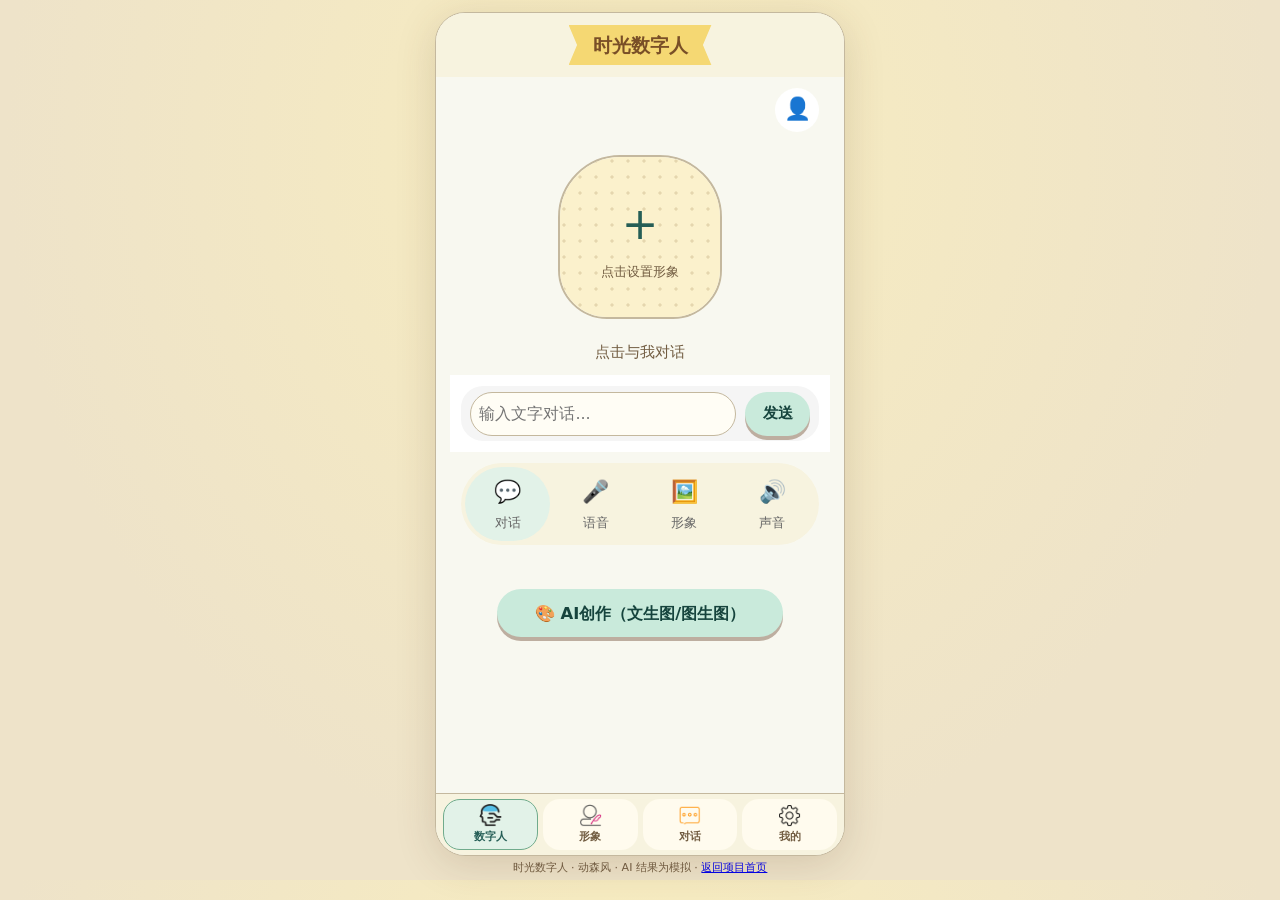
==== demo.html @ 50b84f9d "发布时光数字人展示项目" ====
<!doctype html>
<html lang="zh-CN" data-theme="island">
<meta charset="utf-8"><meta name="viewport" content="width=device-width, initial-scale=1">
<meta http-equiv="Content-Security-Policy" content="default-src 'self' file: data: blob:; script-src 'self' file: 'unsafe-eval'; style-src 'self' file: 'unsafe-inline'; connect-src 'none'; object-src 'none'; base-uri 'none'">
<title>时光数字人 · 动森风</title>
<link rel="stylesheet" href="shell.css"><style id="page-css"></style><link rel="stylesheet" href="themes.css">
<div id="phone">
  <header id="bar"><button id="back" type="button" aria-label="返回">‹</button><span id="title">时光数字人</span></header>
  <main id="stage"></main>
  <nav id="tabs" aria-label="底部导航"></nav>
  <aside id="notice" role="status" hidden></aside>
</div>
<footer id="offline">时光数字人 · 动森风 · AI 结果为模拟 · <a href="index.html">返回项目首页</a></footer>
<script src="bundle.js"></script><script src="runtime.js"></script><script src="smoke.js"></script>
</html>
---- shell.css ----
*{box-sizing:border-box}body{margin:0;background:#ede8e1;font:15px system-ui,sans-serif;color:#333}#phone{--rpx:calc(min(100vw,390px)/750);width:min(100%,390px);height:min(844px,100dvh - 35px);margin:10px auto 0;background:#fff8f0;position:relative;display:flex;flex-direction:column;overflow:hidden;isolation:isolate;box-shadow:0 8px 40px #54361c2a}#bar{flex:none;height:44px;display:grid;place-items:center;background:#ffcc80;color:white;font-weight:600;position:relative}#back{position:absolute;left:10px;border:0;background:none;color:inherit;font-size:30px;cursor:pointer;line-height:1}#stage{flex:1;overflow:auto;position:relative;min-height:0;transform:translateZ(0)}#tabs{flex:none;display:flex;background:#fff8f0;border-top:1px solid #eee1d3;height:53px}#tabs[hidden]{display:none}#tabs a{flex:1;display:grid;justify-items:center;align-content:center;gap:2px;font-size:11px;text-decoration:none}#tabs img{width:23px;height:23px}#notice{position:absolute;z-index:100;bottom:65px;left:50%;transform:translateX(-50%);max-width:90%;width:max-content;padding:10px 14px;background:#222e;color:white;border-radius:8px;pointer-events:none}#offline{text-align:center;font:11px/24px system-ui;color:#735440}view,scroll-view{display:block}scroll-view[scroll-y]{overflow-y:auto}scroll-view[scroll-x]{overflow-x:auto}text{display:inline}img,video{max-width:100%}button,input,textarea,select{font-family:inherit}button{cursor:pointer}button:disabled{cursor:default}img[mode=aspectfill]{object-fit:cover}img[mode=aspectfit]{object-fit:contain}@media(max-width:420px){#phone{margin:0 auto;height:calc(100dvh - 24px)}}
---- themes.css ----
/* Preview pages only. The original entry does not load this stylesheet. */
html[data-theme] {
  --ease: ease-out; --control-radius: 16px;
  color: var(--ink);
}
html[data-theme] body {color:var(--ink);background:var(--outer);line-height:1.5}
html[data-theme] #phone {background:var(--ground);border:1px solid var(--line);width:min(100%,410px);--rpx:calc(min(100vw,410px)/750);border-radius:30px;margin-top:12px;height:min(844px,calc(100dvh - 39px))}
html[data-theme] #stage {overscroll-behavior:contain;scrollbar-width:thin;background:var(--ground)}
html[data-theme] #stage>.container {background:var(--ground)!important;padding-inline:14px}
html[data-theme] #bar {height:58px;color:var(--ink);background:var(--chrome)!important;z-index:2}
html[data-theme] #back {min-width:44px;min-height:44px;left:5px;color:var(--accent-text)}
html[data-theme] #tabs {height:auto;min-height:62px;background:var(--chrome);border-color:var(--line);padding:5px 7px max(5px,env(safe-area-inset-bottom));z-index:2}
html[data-theme] #tabs a {color:var(--muted)!important;border-radius:17px;min-height:48px;font-weight:600}
html[data-theme] #tabs a[aria-current] {color:var(--accent-text)!important;background:var(--soft)}
html[data-theme] #offline {color:var(--muted)}
html[data-theme] #stage :is(.header-title,.title,.section-title,.step-title,.history-title,.setting-label,.app-name,.action-name,.sound-name) {color:var(--ink)!important}
html[data-theme] #stage :is(.status-text,.tip,.section-hint,.scene-hint,.record-tip,.empty-tip,.subtitle,.char-count) {color:var(--muted)!important}
html[data-theme] #stage :is(.settings-header,.history-header,.header) {background:transparent!important;color:var(--ink);box-shadow:none}
html[data-theme] #stage :is(.section,.settings-section,.user-section,.result-section,.generate-section,.history-item,.video-item,.avatar-list-section,.sound-list-section,.step-section,.chat-container) {background:var(--card)!important;color:var(--ink);border-radius:var(--card-radius);box-shadow:none;border:1px solid var(--line)}
html[data-theme] #stage :is(.mode-tabs,.tab-bar) {background:var(--track)!important;border:0;border-radius:var(--control-radius);box-shadow:none;padding:4px;gap:3px}
html[data-theme] #stage :is(.tab-item,.action-item) {color:var(--muted)!important;border:0!important;border-radius:var(--control-radius);min-height:42px}
html[data-theme] #stage :is(.tab-item.active,.action-item.active) {background:var(--soft)!important;color:var(--accent-text)!important}
html[data-theme] #stage :is(button,.picker-btn,.picker-display,.add-btn,.add-more-btn,.user-btn,.scene-box,[role=button]) {touch-action:manipulation}
html[data-theme] #stage :is(button,.picker-btn,.picker-display,.add-btn,.add-more-btn,.user-btn,.scene-box) {border-radius:var(--control-radius)}
html[data-theme] #stage :is(button,.picker-btn,.picker-display) {background:var(--soft)!important;color:var(--accent-text)!important;border:0;min-height:44px;font-weight:650}
html[data-theme] #stage :is(.send-btn,.generate-btn,.ai-create-btn,.btn-start,.start-btn,.record-btn:not(.recording)) {background:var(--accent)!important;color:var(--on-accent)!important;border:0;border-radius:var(--control-radius);font-weight:750;box-shadow:var(--primary-shadow)}
html[data-theme] #stage :is(.generate-btn,.ai-create-btn,.send-btn) {min-height:44px}
html[data-theme] #stage :is(button:disabled,.generate-btn.disabled) {opacity:.48;box-shadow:none}
html[data-theme] #stage :is(input:not([type=checkbox]),textarea) {background:var(--field)!important;color:var(--ink)!important;border:1px solid var(--line)!important;border-radius:var(--control-radius);font-size:16px;min-height:44px;max-width:100%}
html[data-theme] #stage :is(.change-btn,.add-text,.play-btn,.plus,.plus-icon,.picker-value) {color:var(--accent-text)!important}
html[data-theme] #stage .message-user-bubble {background:var(--soft)!important;color:var(--accent-text)!important}
html[data-theme] #stage .message-ai-bubble {background:var(--track)!important;color:var(--ink)!important}
html[data-theme] #stage :is(.digital-human,.human-placeholder,.scene-placeholder) {background:var(--hero)!important;border-color:var(--line);box-shadow:none}
html[data-theme] #stage .human-placeholder {color:var(--accent-text)}
html[data-theme] #stage :is(button,[role=button]):active:not(:disabled) {transform:var(--press);transition:none}
html[data-theme] :focus-visible {outline:2px solid var(--focus);outline-offset:2px}
html[data-theme] #stage :is(button,[role=button]),html[data-theme] #tabs a {transition:transform 150ms var(--ease),background-color 150ms var(--ease)}
html[data-theme] #stage .header {min-height:48px}
html[data-theme] #stage .avatar-section {padding-block:12px}

html[data-theme=apple] {
  --outer:radial-gradient(ellipse at 50% 8%,#f9edcf,#faf7ef 66%);
  --ground:#fbf4e4;--chrome:rgba(255,250,238,.88);--card:#fffdf7;--field:#fffdf8;
  --ink:#30291f;--muted:#65594a;--line:#e9dec7;--track:#f3ead6;--soft:#f6e7bd;
  --accent:#865b28;--accent-text:#6f4a20;--on-accent:#fffaf0;--focus:#865b28;
  --hero:linear-gradient(145deg,#fffdf7 5%,#f8e9bd 95%);--card-radius:20px;--primary-shadow:none;--press:scale(.97);
  font-family:-apple-system,BlinkMacSystemFont,system-ui,sans-serif;
}
html[data-theme=apple] #bar {height:64px;place-items:end start;padding:0 22px 9px;font-size:27px;line-height:1.15;letter-spacing:-.035em}
html[data-theme=apple] #bar:has(#back:not([hidden])) {padding-left:50px}
html[data-theme=apple] #bar,html[data-theme=apple] #tabs {backdrop-filter:blur(20px) saturate(165%)}
html[data-theme=apple] #tabs img {filter:grayscale(1);opacity:.72}
html[data-theme=apple] #tabs a[aria-current] img {filter:grayscale(1) brightness(.67) sepia(.8) saturate(1.5);opacity:1}

html[data-theme=island] {
  --animal-bg:#f8f8f0;--animal-content:rgb(247,243,223);--animal-text:#794f27;--animal-body:#725d42;
  --animal-primary:#c9eadb;--animal-border:#c4b89e;--animal-shadow:#bdaea0;--animal-primary-bg:#e2f2e8;
  --outer:radial-gradient(ellipse at 50% 17%,#f8edbf,#eee3c9 70%);
  --ground:var(--animal-bg);--chrome:var(--animal-content);--card:#fffdf1;--field:#fffdf5;
  --ink:var(--animal-text);--muted:var(--animal-body);--line:var(--animal-border);--track:var(--animal-content);--soft:var(--animal-primary-bg);
  --accent:var(--animal-primary);--accent-text:#255e56;--on-accent:#16443d;--focus:#ad8000;
  --hero:radial-gradient(circle at 4px 4px,#e5d6ae 1.4px,transparent 1.8px) 0 0/16px 16px,#fbf1cc;
  --card-radius:24px;--control-radius:50px;--primary-shadow:0 4px 0 var(--animal-shadow);--press:translateY(2px);--ease:cubic-bezier(.4,0,.2,1);
}
html[data-theme=island] body {font-family:Nunito,"Noto Sans SC",ui-rounded,"PingFang SC",system-ui,sans-serif;font-weight:500}
html[data-theme=island] #bar {height:64px}
html[data-theme=island] #title {min-width:135px;padding:6px 24px;background:#f5d873;color:var(--ink);text-align:center;clip-path:polygon(0 0,100% 0,94% 50%,100% 100%,0 100%,6% 50%);font-size:19px;font-weight:900}
html[data-theme=island] #tabs {gap:5px}
html[data-theme=island] #tabs a {background:#fffbee;border:1px solid transparent}
html[data-theme=island] #tabs a[aria-current] {border-color:#70ab8c}
html[data-theme=island] #stage .digital-human {border-radius:38% 38% 30% 30%;border:2px solid var(--line)}
html[data-theme=island] #stage :is(input,textarea):focus-visible {outline-color:#ad8000}
@media(max-width:430px){html[data-theme] #phone{margin:0 auto;border:0;border-radius:0;height:calc(100dvh - 24px)}}
@media(prefers-reduced-motion:reduce){html[data-theme] #phone *{animation:none!important;transition:none!important}}
@media(prefers-reduced-transparency:reduce){html[data-theme=apple] #bar,html[data-theme=apple] #tabs{background:#fffaee!important;backdrop-filter:none}}
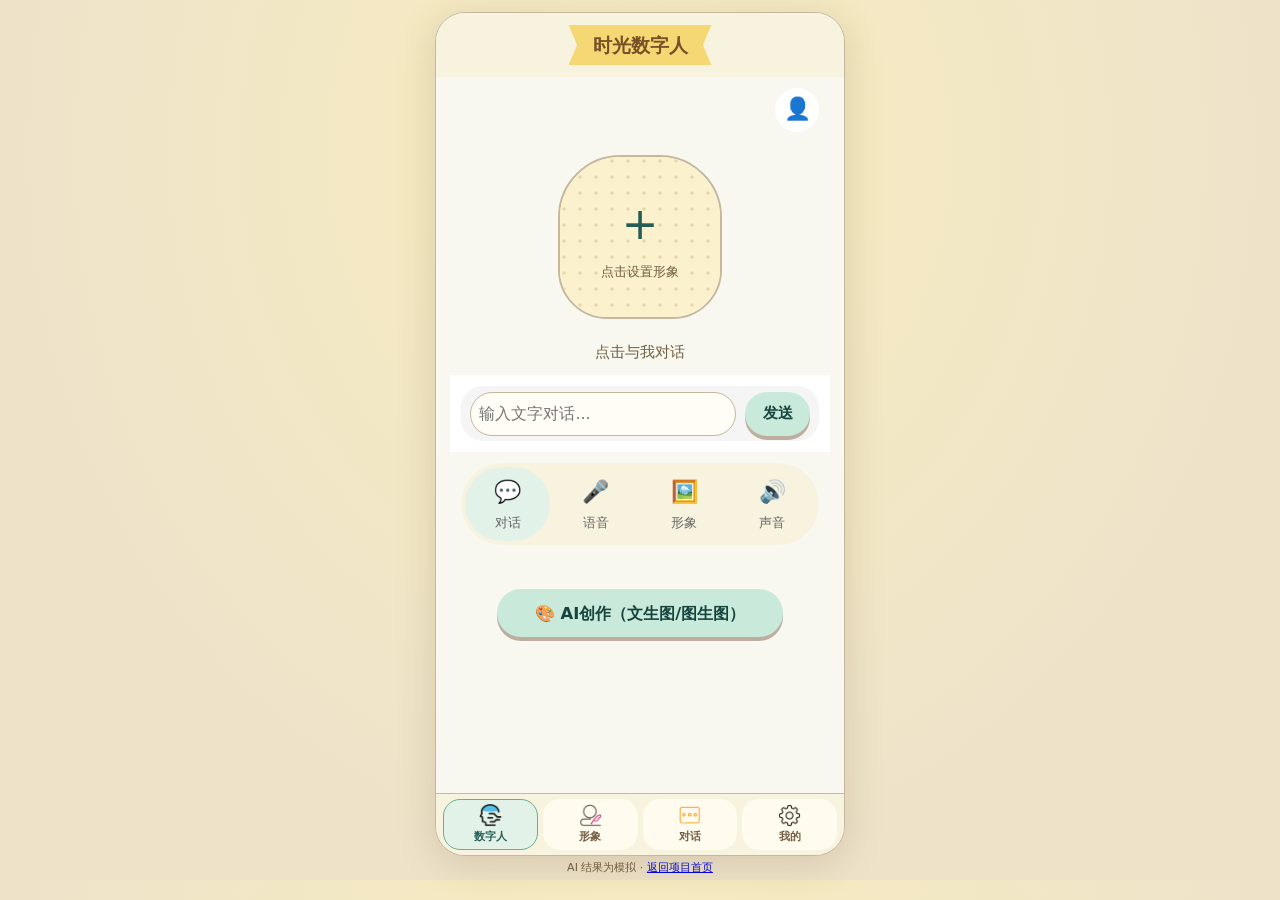
==== commit b2a5f40a: "Simplify project presentation" ====
--- a/demo.html
+++ b/demo.html
@@ -2,7 +2,7 @@
 <html lang="zh-CN" data-theme="island">
 <meta charset="utf-8"><meta name="viewport" content="width=device-width, initial-scale=1">
 <meta http-equiv="Content-Security-Policy" content="default-src 'self' file: data: blob:; script-src 'self' file: 'unsafe-eval'; style-src 'self' file: 'unsafe-inline'; connect-src 'none'; object-src 'none'; base-uri 'none'">
-<title>时光数字人 · 动森风</title>
+<title>时光数字人 · 交互演示</title>
 <link rel="stylesheet" href="shell.css"><style id="page-css"></style><link rel="stylesheet" href="themes.css">
 <div id="phone">
   <header id="bar"><button id="back" type="button" aria-label="返回">‹</button><span id="title">时光数字人</span></header>
@@ -10,6 +10,6 @@
   <nav id="tabs" aria-label="底部导航"></nav>
   <aside id="notice" role="status" hidden></aside>
 </div>
-<footer id="offline">时光数字人 · 动森风 · AI 结果为模拟 · <a href="index.html">返回项目首页</a></footer>
+<footer id="offline">AI 结果为模拟 · <a href="index.html">返回项目首页</a></footer>
 <script src="bundle.js"></script><script src="runtime.js"></script><script src="smoke.js"></script>
 </html>
